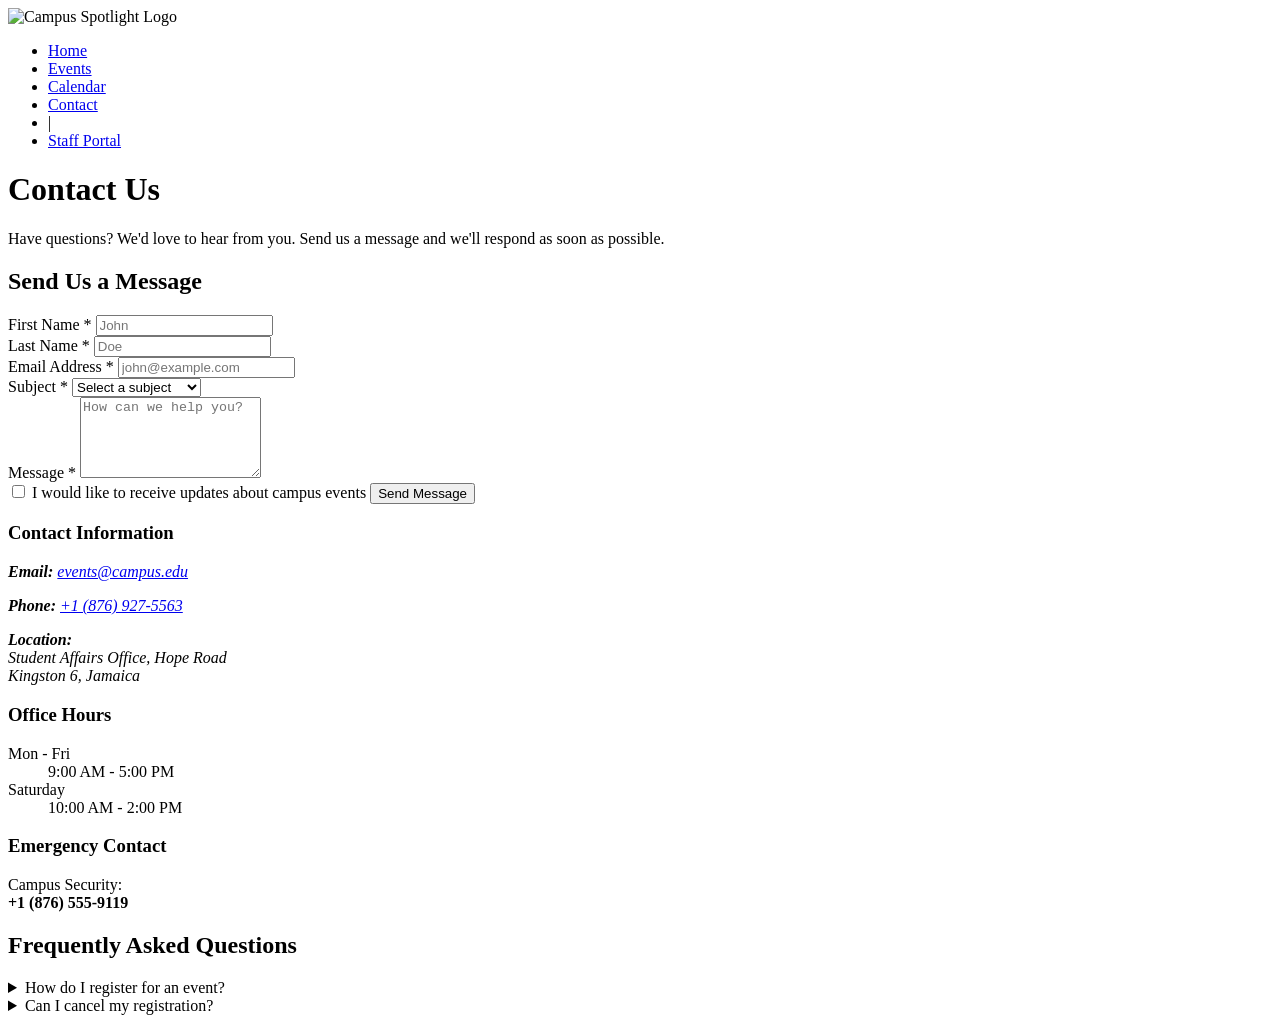
==== contact.html @ 04a94cb8 "Add files via upload" ====
<!DOCTYPE html>
<html lang="en">

<head>
    <meta charset="UTF-8">
    <meta name="viewport" content="width=device-width, initial-scale=1.0">
    <title>Contact Us - Campus Spotlight</title>
    <link rel="stylesheet" href="css/contact.css">
</head>

<body>
    <header class="site-header">
        <!-- Logo -->
        <img src="images/logo2.jpg" alt="Campus Spotlight Logo" class="site-logo">

        <!-- Main navigation menu -->
        <nav class="main-nav">
            <ul>
                <li><a href="index.html">Home</a></li>
                <li><a href="events.html">Events</a></li>
                <li><a href="calendar.html">Calendar</a></li>
                <li><a href="contact.html" aria-current="page">Contact</a></li>
                <li class="split">|</li>
                <li><a href="staff-portal.html">Staff Portal</a></li>
            </ul>
        </nav>
    </header>

    <main class="contact-page-wrapper">
        <header class="contact-hero">
            <h1>Contact Us</h1>
            <p>Have questions? We'd love to hear from you. Send us a message and we'll respond as soon as possible.</p>
        </header>

        <div class="contact-layout-grid reveal">
            <section class="contact-form-container">
                <h2>Send Us a Message</h2>
                <form method="post" action="/contact" class="modern-form">
                    <div class="form-row">
                        <div class="form-group">
                            <label for="firstName">First Name *</label>
                            <input type="text" id="firstName" name="firstName" required placeholder="John">
                        </div>
                        <div class="form-group">
                            <label for="lastName">Last Name *</label>
                            <input type="text" id="lastName" name="lastName" required placeholder="Doe">
                        </div>
                    </div>

                    <div class="form-group">
                        <label for="email">Email Address *</label>
                        <input type="email" id="email" name="email" required placeholder="john@example.com">
                    </div>

                    <div class="form-group">
                        <label for="subject">Subject *</label>
                        <select id="subject" name="subject" required>
                            <option value="">Select a subject</option>
                            <option value="event-inquiry">Event Inquiry</option>
                            <option value="registration">Registration Issue</option>
                            <option value="feedback">Feedback</option>
                            <option value="technical">Technical Support</option>
                        </select>
                    </div>

                    <div class="form-group">
                        <label for="message">Message *</label>
                        <textarea id="message" name="message" rows="5" required
                            placeholder="How can we help you?"></textarea>
                    </div>

                    <label class="checkbox-container">
                        <input type="checkbox" name="updates">
                        <span>I would like to receive updates about campus events</span>
                    </label>

                    <button type="submit" class="btn-primary-full">Send Message</button>
                </form>
            </section>

            <aside class="contact-sidebar">
                <div class="info-card">
                    <h3>Contact Information</h3>
                    <address>
                        <p><strong>Email:</strong> <a href="mailto:events@campus.edu">events@campus.edu</a></p>
                        <p><strong>Phone:</strong> <a href="tel:+18769275563">+1 (876) 927-5563</a></p>
                        <p><strong>Location:</strong><br>
                            Student Affairs Office, Hope Road<br>
                            Kingston 6, Jamaica</p>
                    </address>
                </div>

                <div class="info-card">
                    <h3>Office Hours</h3>
                    <dl class="hours-list">
                        <dt>Mon - Fri</dt>
                        <dd>9:00 AM - 5:00 PM</dd>
                        <dt>Saturday</dt>
                        <dd>10:00 AM - 2:00 PM</dd>
                    </dl>
                </div>

                <div class="emergency-box">
                    <h3>Emergency Contact</h3>
                    <p>Campus Security: <br><strong>+1 (876) 555-9119</strong></p>
                </div>
            </aside>
        </div>

        <section class="faq-section reveal">
            <h2 class="section-title">Frequently Asked Questions</h2>
            <div class="faq-grid">
                <details>
                    <summary>How do I register for an event?</summary>
                    <p>Browse events on our Events page, click on the event, and hit "Register Now".</p>
                </details>
                <details>
                    <summary>Can I cancel my registration?</summary>
                    <p>Yes, email us at events@campus.edu at least 24 hours before the event.</p>
                </details>
            </div>
        </section>
    </main>

    <footer class="site-footer">
    </footer>
    <script src="js/main.js"></script>
</body>

</html>
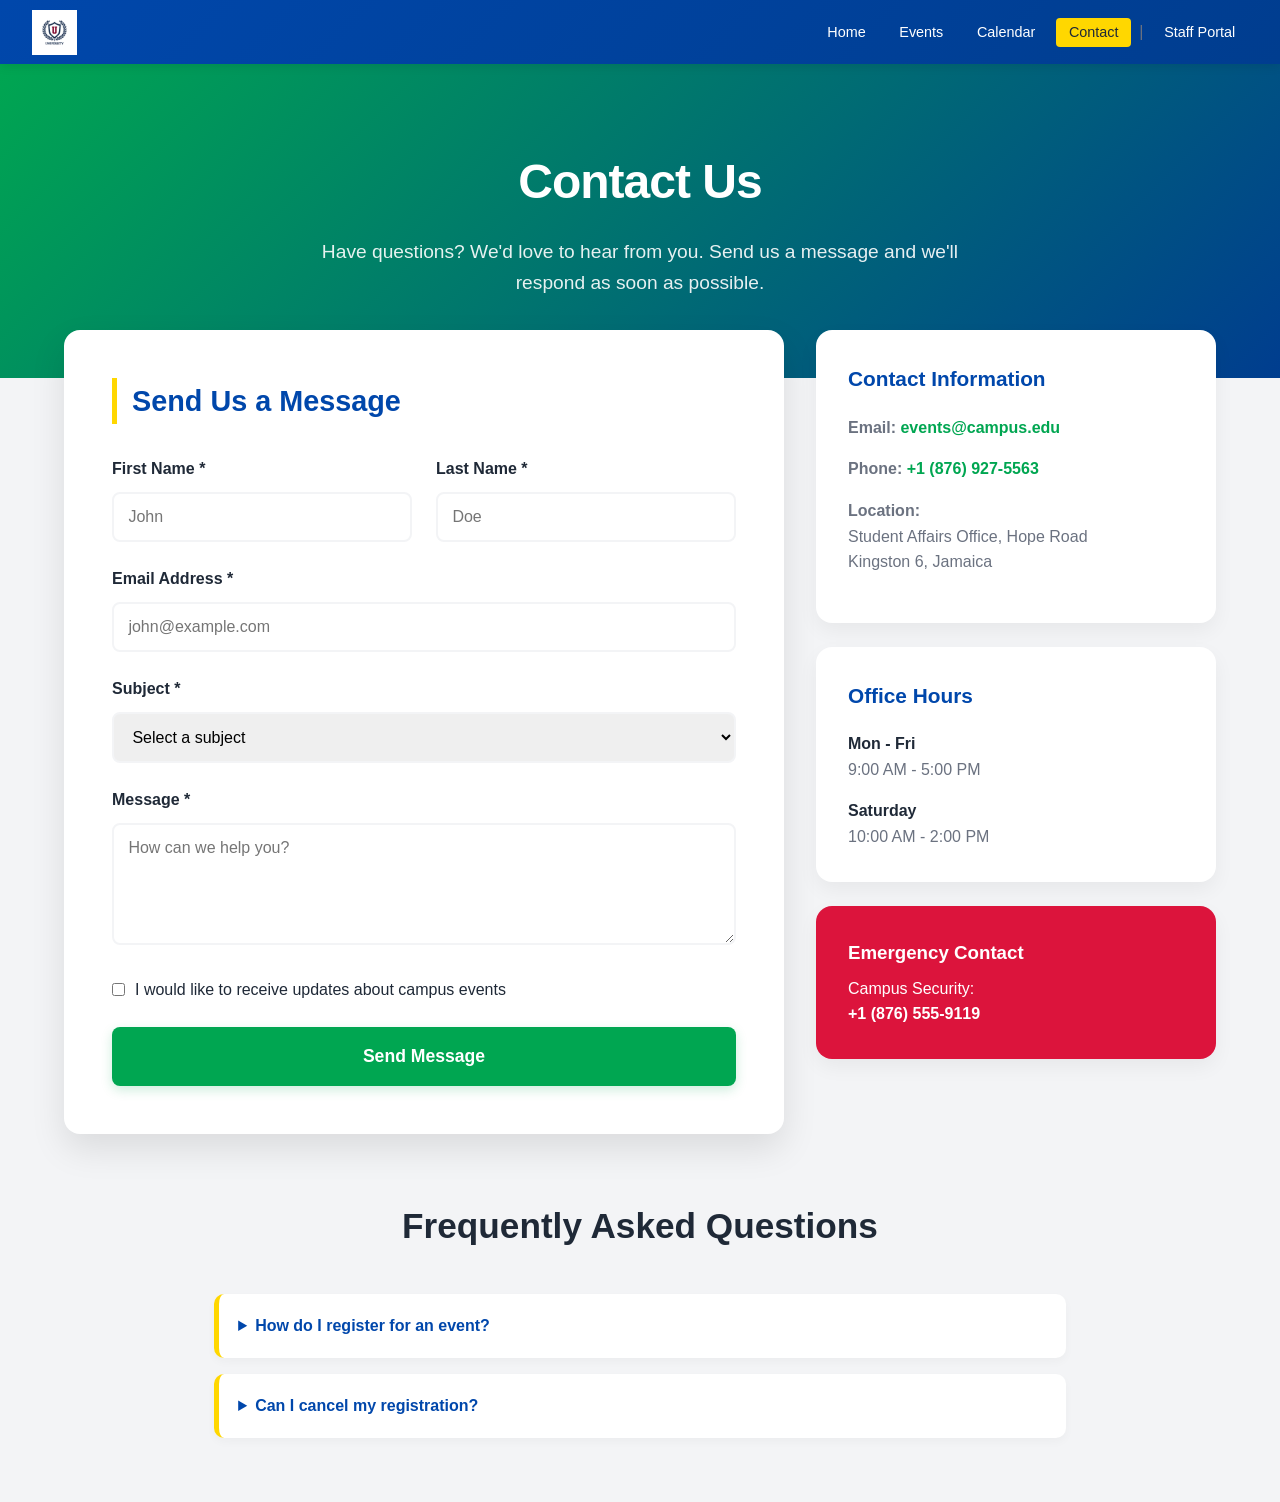
==== commit 106ced7b: "Update contact.html" ====
--- a/contact.html
+++ b/contact.html
@@ -124,7 +124,7 @@
 
     <footer class="site-footer">
     </footer>
-    <script src="js/main.js"></script>
+    <script src="JS/main.js"></script>
 </body>
 
-</html>+</html>
--- a/css/contact.css
+++ b/css/contact.css
@@ -0,0 +1,363 @@
+/* ========================================
+   1. VARIABLES & CORE RESET
+   ======================================== */
+:root {
+    --royal-blue: #0047AB;
+    --navy-blue: #003d8f;
+    --ja-gold: #FFD700;
+    --ja-green: #00A651;
+    --carnival-red: #DC143C;
+    --sunset-orange: #FF6B35;
+    --text-dark: #1f2937;
+    --text-light: #6b7280;
+    --white: #ffffff;
+    --light-gray: #f3f4f6;
+    --border-gray: #e5e7eb;
+}
+
+* {
+    margin: 0;
+    padding: 0;
+    box-sizing: border-box;
+}
+
+body {
+    font-family: 'Segoe UI', Tahoma, Geneva, Verdana, sans-serif;
+    line-height: 1.6;
+    color: var(--text-dark);
+    background-color: var(--light-gray);
+    overflow-x: hidden;
+}
+
+/* ========================================
+   HEADER / NAVIGATION BAR
+   ======================================== */
+.site-header {
+    background: linear-gradient(135deg, var(--royal-blue) 0%, var(--navy-blue) 100%);
+    padding: 0.6rem 2rem;
+    display: flex;
+    justify-content: space-between;
+    align-items: center;
+    position: sticky;
+    top: 0;
+    z-index: 1000;
+    box-shadow: 0 2px 10px rgba(0, 0, 0, 0.1);
+}
+
+
+/* Logo styling */
+.site-logo {
+    height: 45px;
+    width: auto;
+    display: inline-block;
+    vertical-align: middle;
+}
+
+/* Navigation container */
+.main-nav {
+    display: inline-block;
+    margin-left: auto;
+}
+
+/* Navigation list */
+.main-nav ul {
+    list-style: none;
+    display: flex;
+    gap: 0.5rem;
+}
+
+/* Navigation links */
+.main-nav a {
+    color: var(--white);
+    text-decoration: none;
+    padding: 0.4rem 0.8rem;
+    font-size: 0.9rem;
+    font-weight: 500;
+    border-radius: 4px;
+    transition: 0.3s;
+}
+
+/* Navigation hover effect - Keep gold highlight */
+.main-nav a:hover {
+    background-color: rgb(255, 255, 255, 0.15);
+    color: var(--white);
+}
+
+.main-nav a[aria-current="page"] {
+    background-color: var(--ja-gold);
+    color: var(--text-dark);
+
+}
+
+.split {
+    color: var(--text-light);
+}
+
+/* ========================================
+   3. HERO SECTION
+   ======================================== */
+.contact-hero {
+    background: linear-gradient(135deg, var(--ja-green) 0%, var(--navy-blue) 100%);
+    color: var(--white);
+    text-align: center;
+    padding: 5rem 2rem;
+}
+
+.contact-hero h1 {
+    font-size: 3rem;
+    margin-bottom: 1rem;
+    font-weight: 800;
+    letter-spacing: -1px;
+}
+
+.contact-hero p {
+    font-size: 1.2rem;
+    max-width: 700px;
+    margin: 0 auto;
+    opacity: 0.9;
+}
+
+/* ========================================
+   4. LAYOUT GRID
+   ======================================== */
+.contact-layout-grid {
+    max-width: 1200px;
+    margin: -3rem auto 4rem;
+    /* Pulls form up into hero */
+    display: grid;
+    grid-template-columns: 1.8fr 1fr;
+    gap: 2rem;
+    padding: 0 1.5rem;
+}
+
+/* ========================================
+   5. CONTACT FORM
+   ======================================== */
+.contact-form-container {
+    background: var(--white);
+    padding: 3rem;
+    border-radius: 16px;
+    box-shadow: 0 15px 35px rgba(0, 0, 0, 0.1);
+}
+
+.contact-form-container h2 {
+    color: var(--royal-blue);
+    margin-bottom: 2rem;
+    font-size: 1.8rem;
+    border-left: 5px solid var(--ja-gold);
+    padding-left: 15px;
+}
+
+.form-row {
+    display: grid;
+    grid-template-columns: 1fr 1fr;
+    gap: 1.5rem;
+}
+
+.form-group {
+    margin-bottom: 1.5rem;
+}
+
+label {
+    display: block;
+    font-weight: 600;
+    margin-bottom: 0.6rem;
+    color: var(--text-dark);
+}
+
+input,
+select,
+textarea {
+    width: 100%;
+    padding: 0.9rem;
+    border: 2px solid var(--light-gray);
+    border-radius: 8px;
+    font-size: 1rem;
+    font-family: inherit;
+    transition: 0.3s;
+}
+
+input:focus,
+select:focus,
+textarea:focus {
+    outline: none;
+    border-color: var(--royal-blue);
+    box-shadow: 0 0 0 4px rgba(0, 71, 171, 0.1);
+}
+
+textarea {
+    resize: vertical;
+}
+
+.checkbox-container {
+    display: flex;
+    align-items: center;
+    gap: 10px;
+    margin: 1.5rem 0;
+    font-weight: 500;
+    cursor: pointer;
+}
+
+.checkbox-container input {
+    width: auto;
+}
+
+.btn-primary-full {
+    background: var(--ja-green);
+    color: white;
+    border: none;
+    padding: 1.2rem;
+    width: 100%;
+    border-radius: 8px;
+    font-size: 1.1rem;
+    font-weight: 700;
+    cursor: pointer;
+    transition: 0.3s;
+    box-shadow: 0 4px 12px rgba(0, 166, 81, 0.2);
+}
+
+.btn-primary-full:hover {
+    background: var(--navy-blue);
+    transform: translateY(-2px);
+}
+
+/* ========================================
+   6. SIDEBAR CARDS
+   ======================================== */
+.contact-sidebar {
+    display: flex;
+    flex-direction: column;
+    gap: 1.5rem;
+}
+
+.info-card,
+.emergency-box {
+    background: var(--white);
+    padding: 2rem;
+    border-radius: 16px;
+    box-shadow: 0 8px 20px rgba(0, 0, 0, 0.05);
+}
+
+.info-card h3 {
+    color: var(--royal-blue);
+    margin-bottom: 1.2rem;
+    font-size: 1.3rem;
+}
+
+address {
+    font-style: normal;
+    color: var(--text-light);
+}
+
+address p {
+    margin-bottom: 1rem;
+}
+
+address a {
+    color: var(--ja-green);
+    text-decoration: none;
+    font-weight: 700;
+}
+
+.hours-list dt {
+    font-weight: 700;
+    color: var(--text-dark);
+    margin-top: 1rem;
+}
+
+.hours-list dd {
+    color: var(--text-light);
+}
+
+.emergency-box {
+    background: var(--carnival-red);
+    color: white;
+}
+
+.emergency-box h3 {
+    color: white;
+    margin-bottom: 0.5rem;
+}
+
+/* ========================================
+   7. FAQ SECTION
+   ======================================== */
+.faq-section {
+    max-width: 900px;
+    margin: 4rem auto;
+    padding: 0 1.5rem;
+}
+
+.section-title {
+    text-align: center;
+    margin-bottom: 2.5rem;
+    font-size: 2.2rem;
+}
+
+.faq-grid {
+    display: grid;
+    gap: 1rem;
+}
+
+details {
+    background: var(--white);
+    border-radius: 10px;
+    border-left: 5px solid var(--ja-gold);
+    box-shadow: 0 4px 10px rgba(0, 0, 0, 0.03);
+}
+
+summary {
+    padding: 1.2rem;
+    font-weight: 600;
+    cursor: pointer;
+    color: var(--royal-blue);
+}
+
+details p {
+    padding: 0 1.2rem 1.2rem;
+    color: var(--text-light);
+}
+
+/* ========================================
+   8. REVEAL ANIMATIONS (Shared Logic)
+   ======================================== */
+.reveal {
+    opacity: 0;
+    transform: translateY(o);
+    transition: all 0.8s ease-out;
+}
+
+.reveal.active {
+    opacity: 1;
+    transform: translateY(0);
+}
+
+/* ========================================
+   9. RESPONSIVE DESIGN
+   ======================================== */
+@media (max-width: 950px) {
+    .contact-layout-grid {
+        grid-template-columns: 1fr;
+        margin-top: 2rem;
+    }
+
+    .contact-hero h1 {
+        font-size: 2.2rem;
+    }
+}
+
+@media (max-width: 600px) {
+    .form-row {
+        grid-template-columns: 1fr;
+    }
+
+    .contact-form-container {
+        padding: 1.5rem;
+    }
+
+    .main-nav {
+        display: none;
+    }
+
+    /* Consider adding a mobile menu later */
+}
